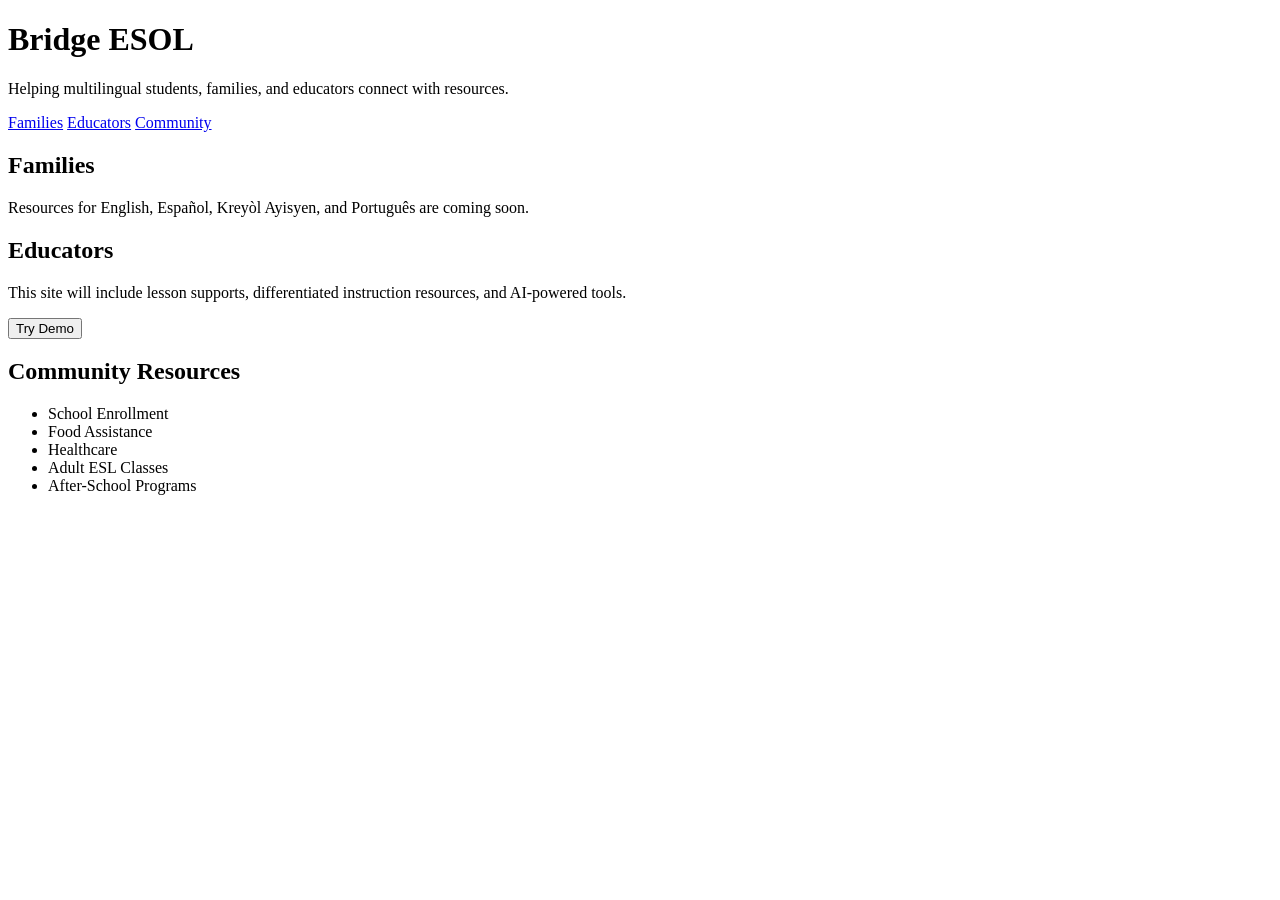
==== index.html @ a8684ea7 "Rename index[1].html to index.html" ====
<!DOCTYPE html>
<html lang="en">
<head>
<meta charset="UTF-8">
<meta name="viewport" content="width=device-width, initial-scale=1.0">
<title>Bridge ESOL</title>
<link rel="stylesheet" href="styles.css">
</head>
<body>
<header>
<h1>Bridge ESOL</h1>
<p>Helping multilingual students, families, and educators connect with resources.</p>
</header>

<nav>
<a href="#families">Families</a>
<a href="#educators">Educators</a>
<a href="#community">Community</a>
</nav>

<section id="families">
<h2>Families</h2>
<p>Resources for English, Español, Kreyòl Ayisyen, and Português are coming soon.</p>
</section>

<section id="educators">
<h2>Educators</h2>
<p>This site will include lesson supports, differentiated instruction resources, and AI-powered tools.</p>
<button onclick="showMessage()">Try Demo</button>
<p id="demo"></p>
</section>

<section id="community">
<h2>Community Resources</h2>
<ul>
<li>School Enrollment</li>
<li>Food Assistance</li>
<li>Healthcare</li>
<li>Adult ESL Classes</li>
<li>After-School Programs</li>
</ul>
</section>

<script src="script.js"></script>
</body>
</html>
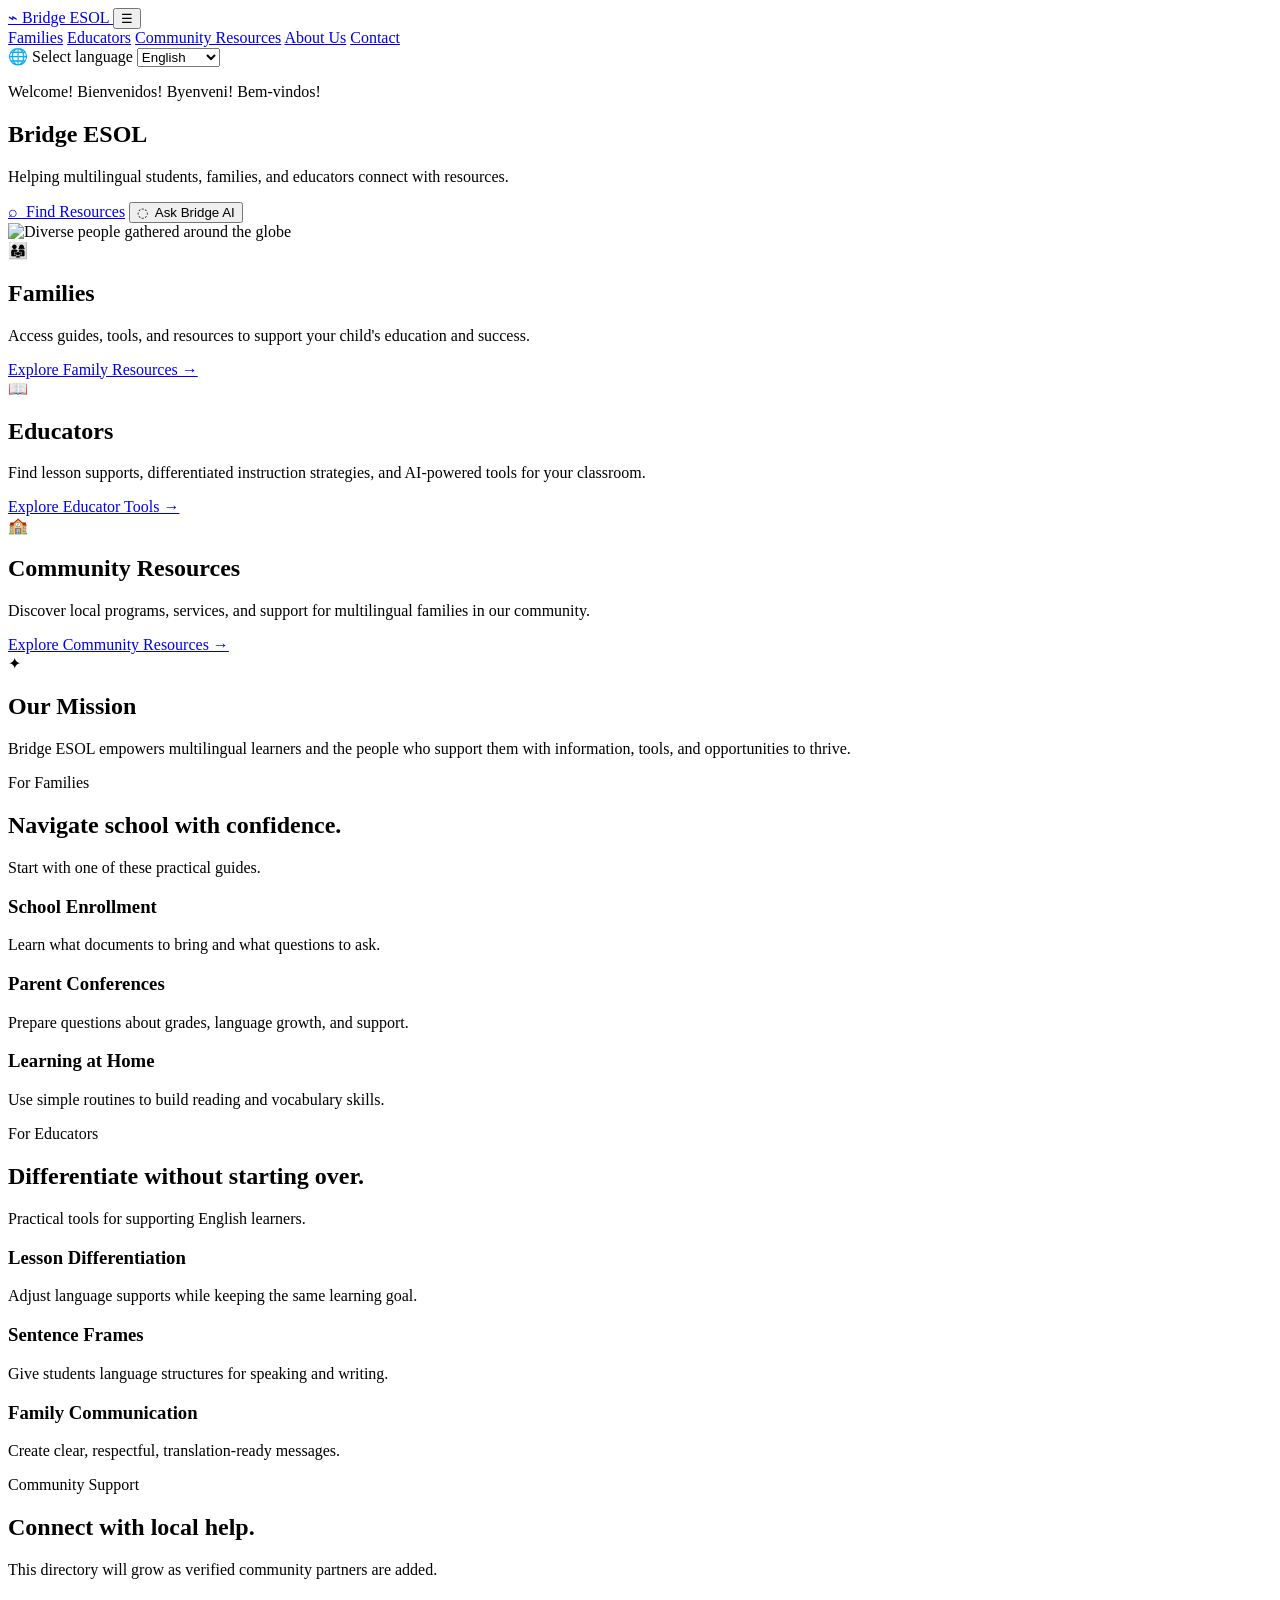
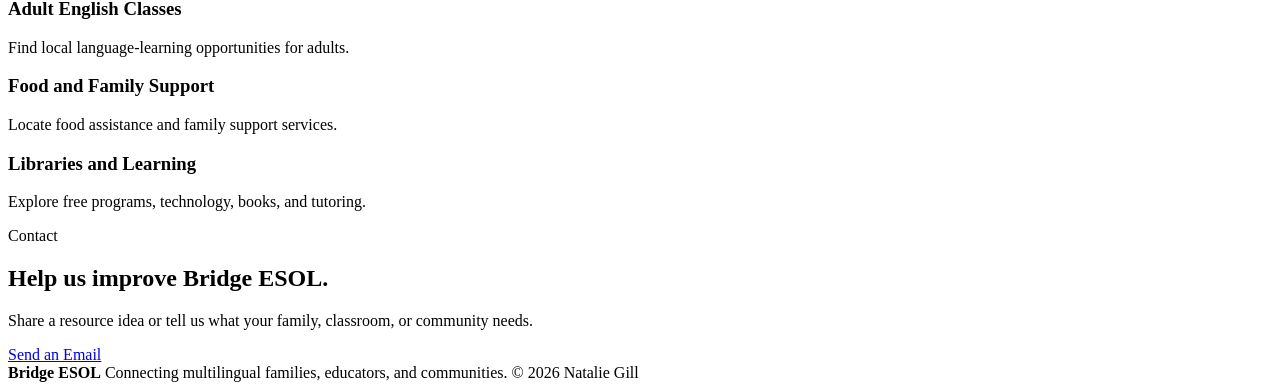
==== commit 8af3374d: "Rename index[1].html to index.html" ====
--- a/index.html
+++ b/index.html
@@ -1,46 +1,157 @@
 <!DOCTYPE html>
 <html lang="en">
 <head>
-<meta charset="UTF-8">
-<meta name="viewport" content="width=device-width, initial-scale=1.0">
-<title>Bridge ESOL</title>
-<link rel="stylesheet" href="styles.css">
+  <meta charset="UTF-8" />
+  <meta name="viewport" content="width=device-width, initial-scale=1.0" />
+  <meta name="description" content="Bridge ESOL connects multilingual families, educators, and communities with practical educational resources." />
+  <title>Bridge ESOL</title>
+  <link rel="preconnect" href="https://fonts.googleapis.com">
+  <link rel="preconnect" href="https://fonts.gstatic.com" crossorigin>
+  <link href="https://fonts.googleapis.com/css2?family=DM+Sans:wght@400;500;600;700&display=swap" rel="stylesheet">
+  <link rel="stylesheet" href="styles.css" />
 </head>
 <body>
-<header>
-<h1>Bridge ESOL</h1>
-<p>Helping multilingual students, families, and educators connect with resources.</p>
-</header>
+  <header class="site-header">
+    <a class="brand" href="#home" aria-label="Bridge ESOL home">
+      <span class="bridge-icon" aria-hidden="true">⌁</span>
+      <span>Bridge ESOL</span>
+    </a>
 
-<nav>
-<a href="#families">Families</a>
-<a href="#educators">Educators</a>
-<a href="#community">Community</a>
-</nav>
+    <button class="menu-toggle" aria-label="Open menu" aria-expanded="false">☰</button>
 
-<section id="families">
-<h2>Families</h2>
-<p>Resources for English, Español, Kreyòl Ayisyen, and Português are coming soon.</p>
-</section>
+    <nav class="main-nav" aria-label="Main navigation">
+      <a href="#families" data-i18n="navFamilies">Families</a>
+      <a href="#educators" data-i18n="navEducators">Educators</a>
+      <a href="#community" data-i18n="navCommunity">Community Resources</a>
+      <a href="#mission" data-i18n="navAbout">About Us</a>
+      <a href="#contact" data-i18n="navContact">Contact</a>
+    </nav>
 
-<section id="educators">
-<h2>Educators</h2>
-<p>This site will include lesson supports, differentiated instruction resources, and AI-powered tools.</p>
-<button onclick="showMessage()">Try Demo</button>
-<p id="demo"></p>
-</section>
+    <label class="language-control">
+      <span aria-hidden="true">🌐</span>
+      <span class="sr-only">Select language</span>
+      <select id="languageSelect" aria-label="Select language">
+        <option value="en">English</option>
+        <option value="es">Español</option>
+        <option value="ht">Kreyòl</option>
+        <option value="pt">Português</option>
+      </select>
+    </label>
+  </header>
 
-<section id="community">
-<h2>Community Resources</h2>
-<ul>
-<li>School Enrollment</li>
-<li>Food Assistance</li>
-<li>Healthcare</li>
-<li>Adult ESL Classes</li>
-<li>After-School Programs</li>
-</ul>
-</section>
+  <main>
+    <section class="hero" id="home">
+      <div class="hero-content">
+        <p class="welcome-line" data-i18n="welcome">Welcome! Bienvenidos! Byenveni! Bem-vindos!</p>
+        <h1>Bridge ESOL</h1>
+        <p class="hero-copy" data-i18n="heroCopy">
+          Helping multilingual students, families, and educators connect with resources.
+        </p>
+        <div class="hero-actions">
+          <a class="button primary" href="#families" data-i18n="findResources">⌕&nbsp; Find Resources</a>
+          <button class="button secondary" id="askBridgeButton" data-i18n="askBridge">◌&nbsp; Ask Bridge AI</button>
+        </div>
+      </div>
 
-<script src="script.js"></script>
+      <div class="hero-art">
+        <img src="assets/bridge-esol-community.png" alt="Diverse people gathered around the globe" />
+      </div>
+    </section>
+
+    <section class="resource-cards" aria-label="Main resource areas">
+      <article class="resource-card" id="families">
+        <div class="card-icon">👨‍👩‍👧</div>
+        <h2 data-i18n="familiesTitle">Families</h2>
+        <p data-i18n="familiesText">
+          Access guides, tools, and resources to support your child's education and success.
+        </p>
+        <a href="#family-resources" data-i18n="familiesLink">Explore Family Resources →</a>
+      </article>
+
+      <article class="resource-card" id="educators">
+        <div class="card-icon">📖</div>
+        <h2 data-i18n="educatorsTitle">Educators</h2>
+        <p data-i18n="educatorsText">
+          Find lesson supports, differentiated instruction strategies, and AI-powered tools for your classroom.
+        </p>
+        <a href="#educator-tools" data-i18n="educatorsLink">Explore Educator Tools →</a>
+      </article>
+
+      <article class="resource-card" id="community">
+        <div class="card-icon">🏫</div>
+        <h2 data-i18n="communityTitle">Community Resources</h2>
+        <p data-i18n="communityText">
+          Discover local programs, services, and support for multilingual families in our community.
+        </p>
+        <a href="#community-list" data-i18n="communityLink">Explore Community Resources →</a>
+      </article>
+    </section>
+
+    <section class="mission" id="mission">
+      <div class="mission-label">
+        <span>✦</span>
+        <h2 data-i18n="missionTitle">Our Mission</h2>
+      </div>
+      <p data-i18n="missionText">
+        Bridge ESOL empowers multilingual learners and the people who support them with information, tools, and opportunities to thrive.
+      </p>
+    </section>
+
+    <section class="content-section" id="family-resources">
+      <div class="section-heading">
+        <p class="eyebrow" data-i18n="familyEyebrow">For Families</p>
+        <h2 data-i18n="familyHeading">Navigate school with confidence.</h2>
+        <p data-i18n="familyIntro">Start with one of these practical guides.</p>
+      </div>
+      <div class="mini-grid">
+        <article><h3 data-i18n="enrollTitle">School Enrollment</h3><p data-i18n="enrollText">Learn what documents to bring and what questions to ask.</p></article>
+        <article><h3 data-i18n="conferenceTitle">Parent Conferences</h3><p data-i18n="conferenceText">Prepare questions about grades, language growth, and support.</p></article>
+        <article><h3 data-i18n="homeTitle">Learning at Home</h3><p data-i18n="homeText">Use simple routines to build reading and vocabulary skills.</p></article>
+      </div>
+    </section>
+
+    <section class="content-section pale" id="educator-tools">
+      <div class="section-heading">
+        <p class="eyebrow" data-i18n="educatorEyebrow">For Educators</p>
+        <h2 data-i18n="educatorHeading">Differentiate without starting over.</h2>
+        <p data-i18n="educatorIntro">Practical tools for supporting English learners.</p>
+      </div>
+      <div class="mini-grid">
+        <article><h3 data-i18n="lessonTitle">Lesson Differentiation</h3><p data-i18n="lessonText">Adjust language supports while keeping the same learning goal.</p></article>
+        <article><h3 data-i18n="framesTitle">Sentence Frames</h3><p data-i18n="framesText">Give students language structures for speaking and writing.</p></article>
+        <article><h3 data-i18n="familyCommTitle">Family Communication</h3><p data-i18n="familyCommText">Create clear, respectful, translation-ready messages.</p></article>
+      </div>
+    </section>
+
+    <section class="content-section" id="community-list">
+      <div class="section-heading">
+        <p class="eyebrow" data-i18n="communityEyebrow">Community Support</p>
+        <h2 data-i18n="communityHeading">Connect with local help.</h2>
+        <p data-i18n="communityIntro">This directory will grow as verified community partners are added.</p>
+      </div>
+      <div class="mini-grid">
+        <article><h3 data-i18n="adultTitle">Adult English Classes</h3><p data-i18n="adultText">Find local language-learning opportunities for adults.</p></article>
+        <article><h3 data-i18n="foodTitle">Food and Family Support</h3><p data-i18n="foodText">Locate food assistance and family support services.</p></article>
+        <article><h3 data-i18n="libraryTitle">Libraries and Learning</h3><p data-i18n="libraryText">Explore free programs, technology, books, and tutoring.</p></article>
+      </div>
+    </section>
+
+    <section class="contact-section" id="contact">
+      <div>
+        <p class="eyebrow" data-i18n="contactEyebrow">Contact</p>
+        <h2 data-i18n="contactHeading">Help us improve Bridge ESOL.</h2>
+        <p data-i18n="contactText">Share a resource idea or tell us what your family, classroom, or community needs.</p>
+      </div>
+      <a class="button primary" href="mailto:NatalieGGill14@gmail.com" data-i18n="contactButton">Send an Email</a>
+    </section>
+  </main>
+
+  <footer>
+    <strong>Bridge ESOL</strong>
+    <span data-i18n="footer">Connecting multilingual families, educators, and communities.</span>
+    <span>© 2026 Natalie Gill</span>
+  </footer>
+
+  <script src="script.js"></script>
 </body>
 </html>
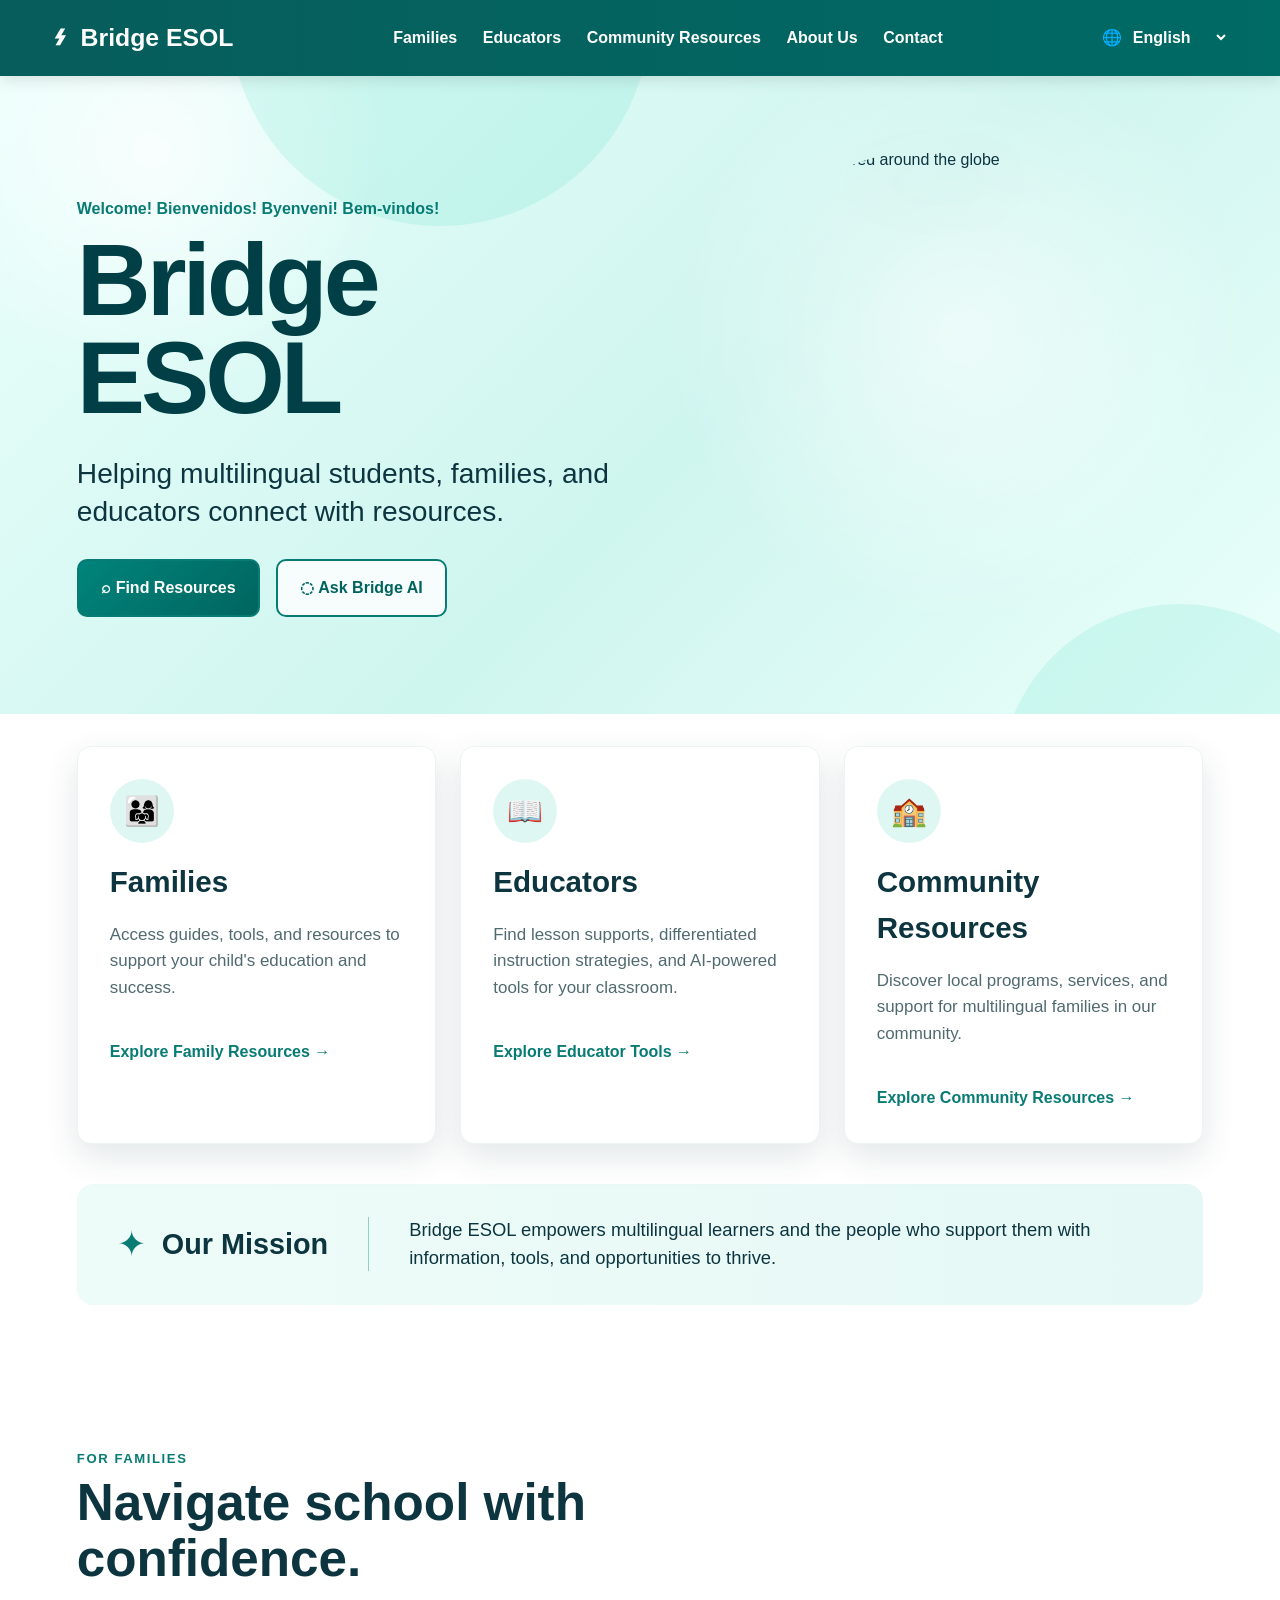
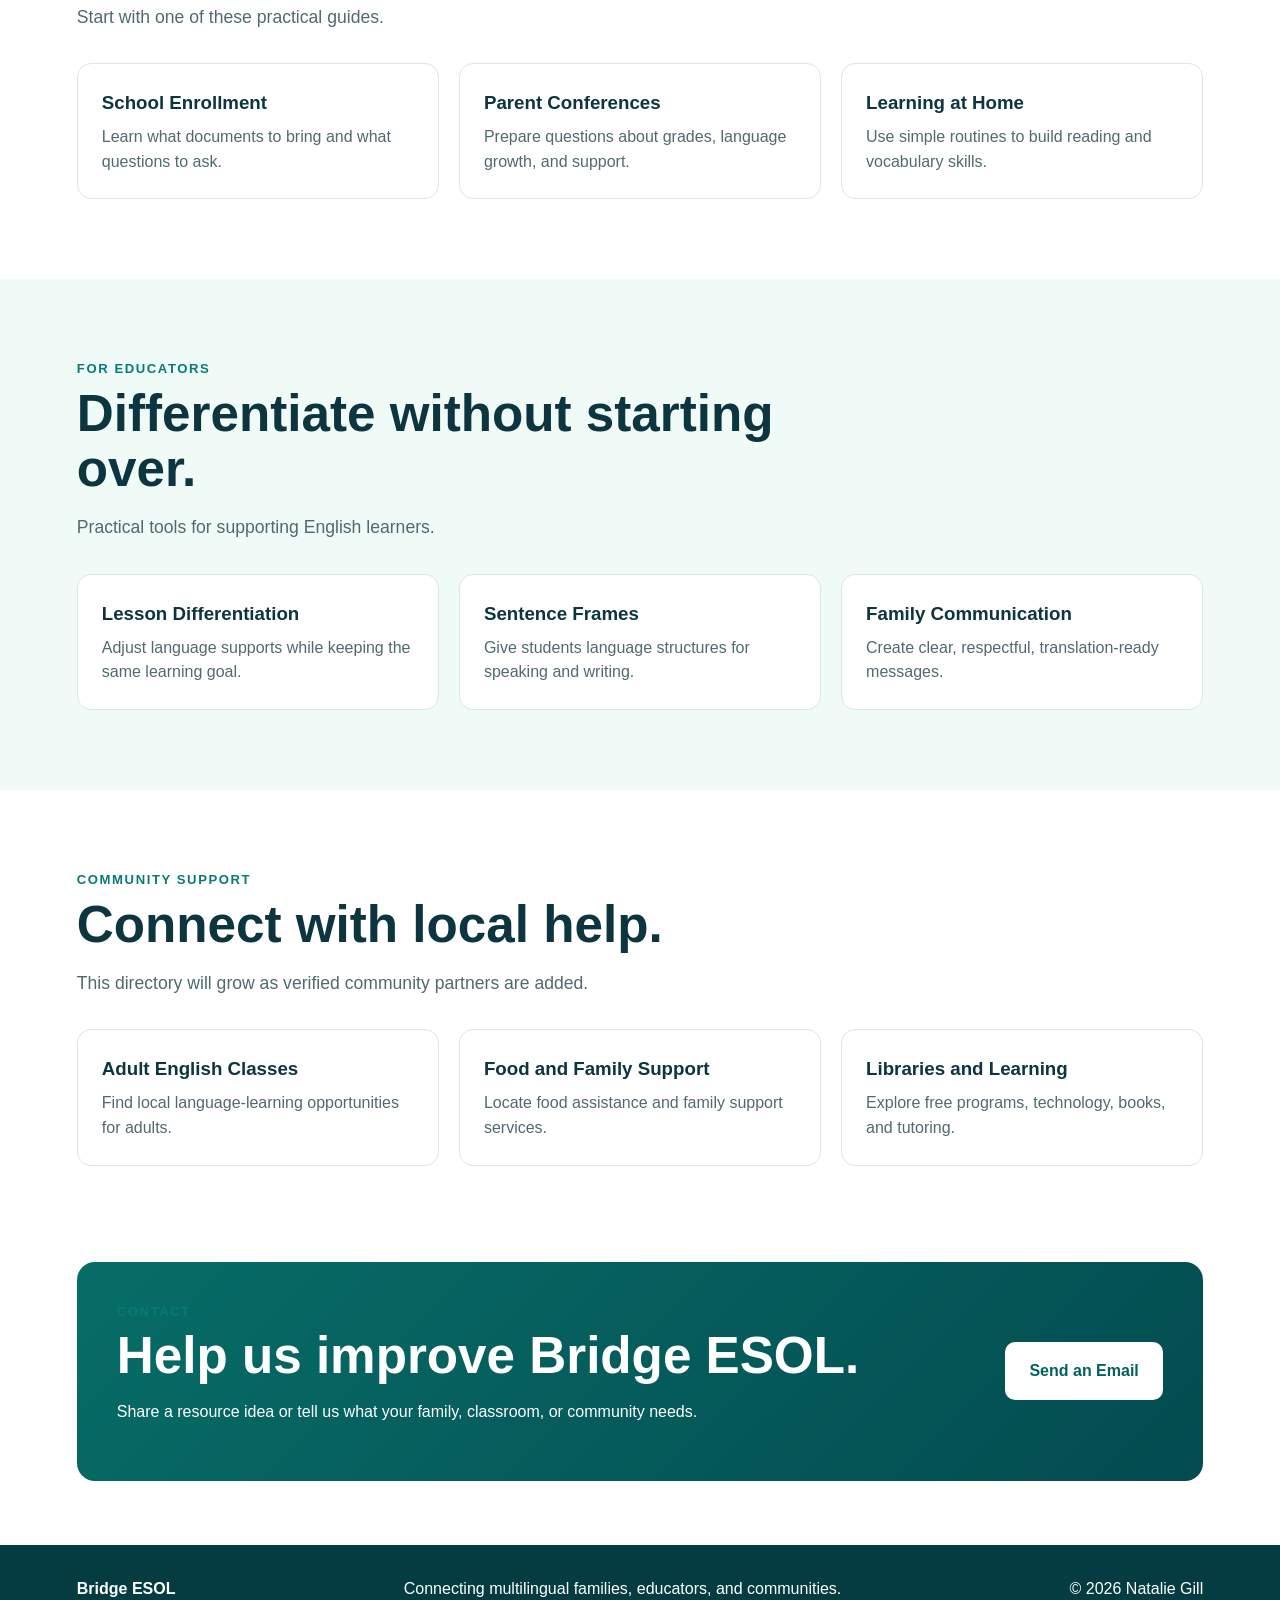
==== commit 748eee6f: "Update index.html" ====
--- a/index.html
+++ b/index.html
@@ -54,7 +54,7 @@
       </div>
 
       <div class="hero-art">
-        <img src="assets/bridge-esol-community.png" alt="Diverse people gathered around the globe" />
+        <img src="bridge-esol-community.png" alt="Diverse people gathered around the globe" />
       </div>
     </section>
 
--- a/styles.css
+++ b/styles.css
@@ -0,0 +1,321 @@
+
+:root {
+  --deep-teal: #00635f;
+  --teal: #087b74;
+  --dark: #063d43;
+  --mint: #dff8f4;
+  --mint-soft: #f0fbf8;
+  --white: #ffffff;
+  --text: #0d3540;
+  --muted: #506a70;
+  --line: #d9e8e5;
+  --shadow: 0 12px 34px rgba(4, 57, 62, 0.12);
+}
+* { box-sizing: border-box; }
+html { scroll-behavior: smooth; }
+body {
+  margin: 0;
+  font-family: "DM Sans", Arial, sans-serif;
+  color: var(--text);
+  background: #fff;
+  line-height: 1.55;
+}
+a { color: inherit; }
+button, select { font: inherit; }
+
+.site-header {
+  position: sticky;
+  top: 0;
+  z-index: 20;
+  min-height: 76px;
+  display: grid;
+  grid-template-columns: auto 1fr auto;
+  align-items: center;
+  gap: 2rem;
+  padding: 0 4vw;
+  color: white;
+  background: linear-gradient(90deg, #075d5b, #006a65);
+  box-shadow: 0 3px 15px rgba(0,0,0,.12);
+}
+.brand {
+  display: flex;
+  align-items: center;
+  gap: .65rem;
+  font-size: 1.55rem;
+  font-weight: 700;
+  text-decoration: none;
+}
+.bridge-icon { font-size: 2rem; transform: rotate(90deg); display: inline-block; }
+.main-nav {
+  justify-self: center;
+  display: flex;
+  gap: clamp(1rem, 2vw, 2.2rem);
+}
+.main-nav a {
+  text-decoration: none;
+  font-weight: 600;
+  white-space: nowrap;
+}
+.main-nav a:hover { color: #c8fff6; }
+.language-control {
+  display: flex;
+  align-items: center;
+  gap: .4rem;
+}
+.language-control select {
+  color: white;
+  background: transparent;
+  border: 0;
+  font-weight: 600;
+  cursor: pointer;
+}
+.language-control option { color: #111; }
+.menu-toggle {
+  display: none;
+  color: white;
+  background: transparent;
+  border: 0;
+  font-size: 1.6rem;
+}
+.hero {
+  position: relative;
+  overflow: hidden;
+  min-height: 515px;
+  display: grid;
+  grid-template-columns: 1fr .9fr;
+  align-items: center;
+  gap: 2rem;
+  padding: 4.5rem 6vw 3rem;
+  background:
+    radial-gradient(circle at 12% 12%, rgba(255,255,255,.75), transparent 19%),
+    radial-gradient(circle at 75% 40%, rgba(255,255,255,.55), transparent 28%),
+    linear-gradient(135deg, #e9fffb 0%, #cff5ef 55%, #eafffb 100%);
+}
+.hero::before,
+.hero::after {
+  content: "";
+  position: absolute;
+  border-radius: 50%;
+  background: rgba(77, 218, 194, .16);
+}
+.hero::before { width: 420px; height: 420px; top: -270px; left: 18%; }
+.hero::after { width: 360px; height: 360px; bottom: -250px; right: -80px; }
+.hero-content, .hero-art { position: relative; z-index: 1; }
+.welcome-line {
+  color: var(--teal);
+  font-weight: 700;
+  margin: 0 0 .6rem;
+}
+.hero h1 {
+  margin: 0;
+  font-size: clamp(4rem, 8vw, 7rem);
+  line-height: .95;
+  letter-spacing: -.04em;
+  color: #003f45;
+}
+.hero-copy {
+  max-width: 650px;
+  margin: 1.8rem 0;
+  font-size: clamp(1.4rem, 2.2vw, 2.2rem);
+  line-height: 1.35;
+}
+.hero-actions { display: flex; gap: 1rem; flex-wrap: wrap; }
+.button {
+  display: inline-flex;
+  align-items: center;
+  justify-content: center;
+  min-height: 58px;
+  padding: .9rem 1.4rem;
+  border-radius: 10px;
+  border: 2px solid var(--teal);
+  text-decoration: none;
+  font-weight: 700;
+  cursor: pointer;
+}
+.primary {
+  color: white;
+  background: linear-gradient(135deg, #00847b, #00655f);
+}
+.primary:hover { background: #005a55; }
+.secondary {
+  color: var(--deep-teal);
+  background: rgba(255,255,255,.8);
+}
+.secondary:hover { background: white; }
+.hero-art { display: grid; place-items: center; }
+.hero-art img {
+  width: min(100%, 560px);
+  aspect-ratio: 1;
+  object-fit: cover;
+  border-radius: 50%;
+  filter: drop-shadow(0 22px 30px rgba(4, 78, 75, .18));
+}
+
+.resource-cards {
+  position: relative;
+  z-index: 3;
+  display: grid;
+  grid-template-columns: repeat(3, 1fr);
+  gap: 1.5rem;
+  padding: 2rem 6vw 2.5rem;
+  background: white;
+}
+.resource-card {
+  min-height: 305px;
+  padding: 2rem;
+  border: 1px solid #edf3f1;
+  border-radius: 14px;
+  box-shadow: var(--shadow);
+  background: white;
+}
+.card-icon {
+  width: 64px;
+  height: 64px;
+  display: grid;
+  place-items: center;
+  border-radius: 50%;
+  background: #dff7f2;
+  font-size: 1.8rem;
+}
+.resource-card h2 { font-size: 1.85rem; margin: 1rem 0 .75rem; }
+.resource-card p { color: var(--muted); font-size: 1.06rem; min-height: 88px; }
+.resource-card a {
+  display: inline-block;
+  margin-top: .8rem;
+  color: var(--teal);
+  font-weight: 700;
+  text-decoration: none;
+}
+.resource-card a:hover { text-decoration: underline; }
+
+.mission {
+  margin: 0 6vw 4rem;
+  display: grid;
+  grid-template-columns: auto 1fr;
+  gap: 2.5rem;
+  align-items: center;
+  padding: 2rem 2.5rem;
+  border-radius: 16px;
+  background: linear-gradient(90deg, #eefcf9, #e5f8f5);
+}
+.mission-label {
+  display: flex;
+  align-items: center;
+  gap: 1rem;
+  padding-right: 2.5rem;
+  border-right: 1px solid #92cfc5;
+}
+.mission-label span { font-size: 2.2rem; color: var(--teal); }
+.mission h2 { margin: 0; font-size: 1.8rem; }
+.mission p { margin: 0; font-size: 1.15rem; }
+
+.content-section {
+  padding: 5rem 6vw;
+}
+.content-section.pale { background: var(--mint-soft); }
+.section-heading { max-width: 760px; margin-bottom: 2rem; }
+.eyebrow {
+  margin: 0 0 .4rem;
+  color: var(--teal);
+  font-weight: 700;
+  text-transform: uppercase;
+  letter-spacing: .12em;
+  font-size: .82rem;
+}
+.section-heading h2, .contact-section h2 {
+  margin: 0 0 .7rem;
+  font-size: clamp(2.1rem, 4vw, 3.5rem);
+  line-height: 1.08;
+}
+.section-heading > p:last-child { color: var(--muted); font-size: 1.1rem; }
+.mini-grid {
+  display: grid;
+  grid-template-columns: repeat(3, 1fr);
+  gap: 1.25rem;
+}
+.mini-grid article {
+  padding: 1.5rem;
+  border: 1px solid var(--line);
+  border-radius: 14px;
+  background: white;
+}
+.mini-grid h3 { margin: 0 0 .5rem; }
+.mini-grid p { margin: 0; color: var(--muted); }
+
+.contact-section {
+  display: flex;
+  align-items: center;
+  justify-content: space-between;
+  gap: 2rem;
+  margin: 1rem 6vw 4rem;
+  padding: 2.5rem;
+  border-radius: 18px;
+  color: white;
+  background: linear-gradient(135deg, #076d67, #034b50);
+}
+.contact-section p { max-width: 720px; }
+.contact-section .primary { background: white; color: var(--deep-teal); border-color: white; white-space: nowrap; }
+
+footer {
+  display: flex;
+  justify-content: space-between;
+  gap: 2rem;
+  padding: 2rem 6vw;
+  color: white;
+  background: #053c42;
+}
+.sr-only {
+  position: absolute;
+  width: 1px; height: 1px;
+  padding: 0; margin: -1px;
+  overflow: hidden; clip: rect(0,0,0,0);
+  white-space: nowrap; border: 0;
+}
+
+@media (max-width: 1000px) {
+  .site-header { grid-template-columns: auto auto 1fr; gap: 1rem; }
+  .menu-toggle { display: block; justify-self: end; order: 2; }
+  .language-control { justify-self: end; order: 3; }
+  .main-nav {
+    display: none;
+    position: absolute;
+    top: 76px; left: 0; right: 0;
+    padding: 1rem 4vw;
+    flex-direction: column;
+    background: #075d5b;
+  }
+  .main-nav.open { display: flex; }
+  .hero { grid-template-columns: 1fr 1fr; }
+}
+@media (max-width: 760px) {
+  .site-header { padding: 0 1rem; }
+  .brand { font-size: 1.25rem; }
+  .hero {
+    min-height: auto;
+    grid-template-columns: 1fr;
+    padding: 3.5rem 1.25rem;
+    text-align: center;
+  }
+  .hero h1 { font-size: clamp(3.5rem, 18vw, 5rem); }
+  .hero-copy { font-size: 1.35rem; }
+  .hero-actions { justify-content: center; }
+  .hero-art img { width: min(84vw, 420px); }
+  .resource-cards, .mini-grid { grid-template-columns: 1fr; }
+  .resource-cards { padding: 1.5rem 1rem 2rem; }
+  .resource-card { min-height: auto; }
+  .resource-card p { min-height: auto; }
+  .mission {
+    margin: 0 1rem 3rem;
+    grid-template-columns: 1fr;
+    gap: 1rem;
+    padding: 1.5rem;
+  }
+  .mission-label { border-right: 0; border-bottom: 1px solid #92cfc5; padding: 0 0 1rem; }
+  .content-section { padding: 4rem 1.25rem; }
+  .contact-section {
+    margin: 1rem 1rem 3rem;
+    flex-direction: column;
+    align-items: flex-start;
+  }
+  footer { flex-direction: column; padding: 2rem 1.25rem; }
+}
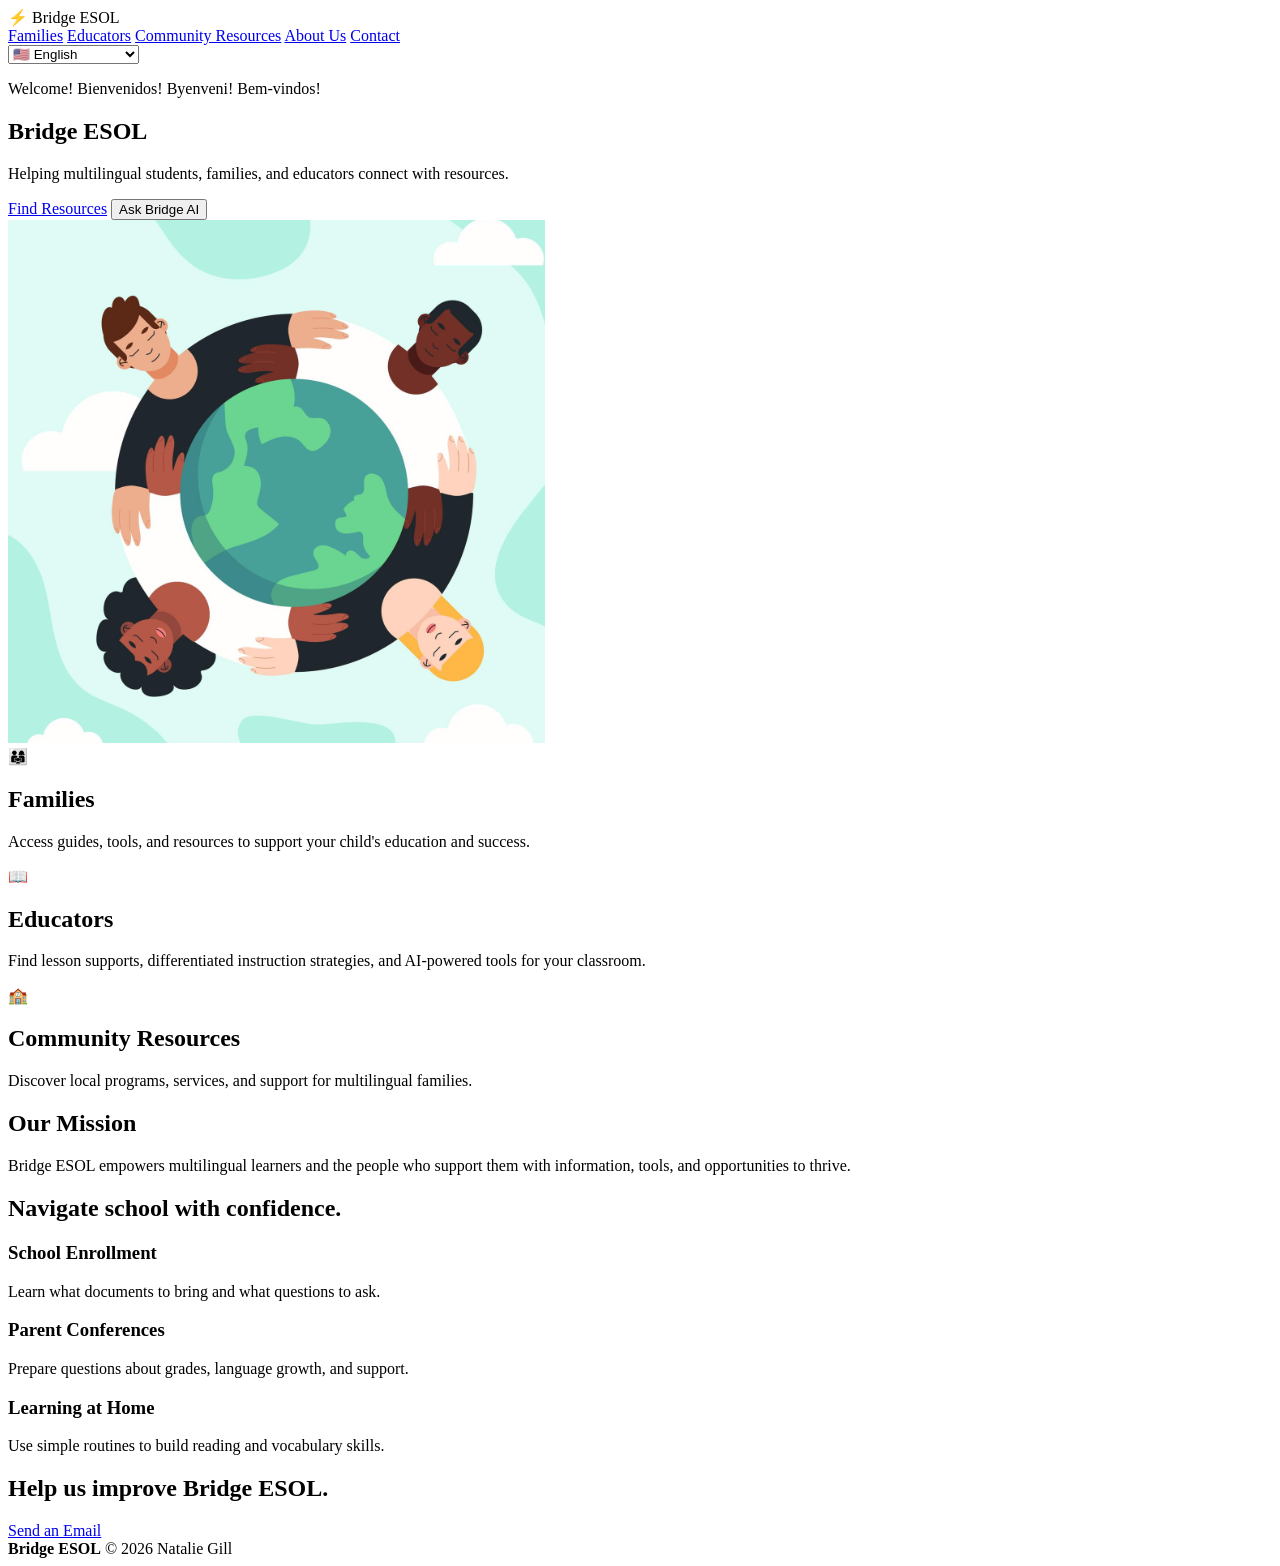
==== commit b98d54c7: "Rename index[1].html to index.html" ====
--- a/index.html
+++ b/index.html
@@ -1,154 +1,85 @@
 <!DOCTYPE html>
 <html lang="en">
 <head>
-  <meta charset="UTF-8" />
-  <meta name="viewport" content="width=device-width, initial-scale=1.0" />
-  <meta name="description" content="Bridge ESOL connects multilingual families, educators, and communities with practical educational resources." />
+  <meta charset="UTF-8">
+  <meta name="viewport" content="width=device-width, initial-scale=1.0">
   <title>Bridge ESOL</title>
-  <link rel="preconnect" href="https://fonts.googleapis.com">
-  <link rel="preconnect" href="https://fonts.gstatic.com" crossorigin>
-  <link href="https://fonts.googleapis.com/css2?family=DM+Sans:wght@400;500;600;700&display=swap" rel="stylesheet">
-  <link rel="stylesheet" href="styles.css" />
+  <link rel="stylesheet" href="styles.css">
 </head>
 <body>
-  <header class="site-header">
-    <a class="brand" href="#home" aria-label="Bridge ESOL home">
-      <span class="bridge-icon" aria-hidden="true">⌁</span>
-      <span>Bridge ESOL</span>
-    </a>
-
-    <button class="menu-toggle" aria-label="Open menu" aria-expanded="false">☰</button>
-
-    <nav class="main-nav" aria-label="Main navigation">
-      <a href="#families" data-i18n="navFamilies">Families</a>
-      <a href="#educators" data-i18n="navEducators">Educators</a>
-      <a href="#community" data-i18n="navCommunity">Community Resources</a>
-      <a href="#mission" data-i18n="navAbout">About Us</a>
-      <a href="#contact" data-i18n="navContact">Contact</a>
+  <header class="topbar">
+    <div class="brand">⚡ Bridge ESOL</div>
+    <nav>
+      <a href="#families" data-i18n="families">Families</a>
+      <a href="#educators" data-i18n="educators">Educators</a>
+      <a href="#community" data-i18n="community">Community Resources</a>
+      <a href="#about" data-i18n="about">About Us</a>
+      <a href="#contact" data-i18n="contact">Contact</a>
     </nav>
-
-    <label class="language-control">
-      <span aria-hidden="true">🌐</span>
-      <span class="sr-only">Select language</span>
-      <select id="languageSelect" aria-label="Select language">
-        <option value="en">English</option>
-        <option value="es">Español</option>
-        <option value="ht">Kreyòl</option>
-        <option value="pt">Português</option>
-      </select>
-    </label>
+    <select id="languageSelect" aria-label="Choose language">
+      <option value="en">🇺🇸 English</option>
+      <option value="es">🇪🇸 Español</option>
+      <option value="ht">🇭🇹 Kreyòl Ayisyen</option>
+      <option value="pt">🇧🇷 Português</option>
+    </select>
   </header>
 
   <main>
-    <section class="hero" id="home">
-      <div class="hero-content">
-        <p class="welcome-line" data-i18n="welcome">Welcome! Bienvenidos! Byenveni! Bem-vindos!</p>
+    <section class="hero">
+      <div class="hero-copy">
+        <p class="welcome" data-i18n="welcome">Welcome! Bienvenidos! Byenveni! Bem-vindos!</p>
         <h1>Bridge ESOL</h1>
-        <p class="hero-copy" data-i18n="heroCopy">
-          Helping multilingual students, families, and educators connect with resources.
-        </p>
-        <div class="hero-actions">
-          <a class="button primary" href="#families" data-i18n="findResources">⌕&nbsp; Find Resources</a>
-          <button class="button secondary" id="askBridgeButton" data-i18n="askBridge">◌&nbsp; Ask Bridge AI</button>
+        <p data-i18n="heroText">Helping multilingual students, families, and educators connect with resources.</p>
+        <div class="buttons">
+          <a class="btn primary" href="#families" data-i18n="findResources">Find Resources</a>
+          <button class="btn secondary" id="askBridge" data-i18n="askBridge">Ask Bridge AI</button>
         </div>
       </div>
-
-      <div class="hero-art">
-        <img src="bridge-esol-community.png" alt="Diverse people gathered around the globe" />
+      <div class="hero-image">
+        <img src="bridge-esol-community.png" alt="Diverse people gathered around the globe">
       </div>
     </section>
 
-    <section class="resource-cards" aria-label="Main resource areas">
-      <article class="resource-card" id="families">
-        <div class="card-icon">👨‍👩‍👧</div>
-        <h2 data-i18n="familiesTitle">Families</h2>
-        <p data-i18n="familiesText">
-          Access guides, tools, and resources to support your child's education and success.
-        </p>
-        <a href="#family-resources" data-i18n="familiesLink">Explore Family Resources →</a>
+    <section class="cards">
+      <article id="families">
+        <div class="icon">👨‍👩‍👧</div>
+        <h2 data-i18n="families">Families</h2>
+        <p data-i18n="familiesText">Access guides, tools, and resources to support your child's education and success.</p>
       </article>
-
-      <article class="resource-card" id="educators">
-        <div class="card-icon">📖</div>
-        <h2 data-i18n="educatorsTitle">Educators</h2>
-        <p data-i18n="educatorsText">
-          Find lesson supports, differentiated instruction strategies, and AI-powered tools for your classroom.
-        </p>
-        <a href="#educator-tools" data-i18n="educatorsLink">Explore Educator Tools →</a>
+      <article id="educators">
+        <div class="icon">📖</div>
+        <h2 data-i18n="educators">Educators</h2>
+        <p data-i18n="educatorsText">Find lesson supports, differentiated instruction strategies, and AI-powered tools for your classroom.</p>
       </article>
-
-      <article class="resource-card" id="community">
-        <div class="card-icon">🏫</div>
-        <h2 data-i18n="communityTitle">Community Resources</h2>
-        <p data-i18n="communityText">
-          Discover local programs, services, and support for multilingual families in our community.
-        </p>
-        <a href="#community-list" data-i18n="communityLink">Explore Community Resources →</a>
+      <article id="community">
+        <div class="icon">🏫</div>
+        <h2 data-i18n="community">Community Resources</h2>
+        <p data-i18n="communityText">Discover local programs, services, and support for multilingual families.</p>
       </article>
     </section>
 
-    <section class="mission" id="mission">
-      <div class="mission-label">
-        <span>✦</span>
-        <h2 data-i18n="missionTitle">Our Mission</h2>
-      </div>
-      <p data-i18n="missionText">
-        Bridge ESOL empowers multilingual learners and the people who support them with information, tools, and opportunities to thrive.
-      </p>
+    <section class="mission" id="about">
+      <h2 data-i18n="missionTitle">Our Mission</h2>
+      <p data-i18n="missionText">Bridge ESOL empowers multilingual learners and the people who support them with information, tools, and opportunities to thrive.</p>
     </section>
 
-    <section class="content-section" id="family-resources">
-      <div class="section-heading">
-        <p class="eyebrow" data-i18n="familyEyebrow">For Families</p>
-        <h2 data-i18n="familyHeading">Navigate school with confidence.</h2>
-        <p data-i18n="familyIntro">Start with one of these practical guides.</p>
-      </div>
-      <div class="mini-grid">
+    <section class="content">
+      <h2 data-i18n="schoolTitle">Navigate school with confidence.</h2>
+      <div class="small-cards">
         <article><h3 data-i18n="enrollTitle">School Enrollment</h3><p data-i18n="enrollText">Learn what documents to bring and what questions to ask.</p></article>
         <article><h3 data-i18n="conferenceTitle">Parent Conferences</h3><p data-i18n="conferenceText">Prepare questions about grades, language growth, and support.</p></article>
         <article><h3 data-i18n="homeTitle">Learning at Home</h3><p data-i18n="homeText">Use simple routines to build reading and vocabulary skills.</p></article>
       </div>
     </section>
 
-    <section class="content-section pale" id="educator-tools">
-      <div class="section-heading">
-        <p class="eyebrow" data-i18n="educatorEyebrow">For Educators</p>
-        <h2 data-i18n="educatorHeading">Differentiate without starting over.</h2>
-        <p data-i18n="educatorIntro">Practical tools for supporting English learners.</p>
-      </div>
-      <div class="mini-grid">
-        <article><h3 data-i18n="lessonTitle">Lesson Differentiation</h3><p data-i18n="lessonText">Adjust language supports while keeping the same learning goal.</p></article>
-        <article><h3 data-i18n="framesTitle">Sentence Frames</h3><p data-i18n="framesText">Give students language structures for speaking and writing.</p></article>
-        <article><h3 data-i18n="familyCommTitle">Family Communication</h3><p data-i18n="familyCommText">Create clear, respectful, translation-ready messages.</p></article>
-      </div>
-    </section>
-
-    <section class="content-section" id="community-list">
-      <div class="section-heading">
-        <p class="eyebrow" data-i18n="communityEyebrow">Community Support</p>
-        <h2 data-i18n="communityHeading">Connect with local help.</h2>
-        <p data-i18n="communityIntro">This directory will grow as verified community partners are added.</p>
-      </div>
-      <div class="mini-grid">
-        <article><h3 data-i18n="adultTitle">Adult English Classes</h3><p data-i18n="adultText">Find local language-learning opportunities for adults.</p></article>
-        <article><h3 data-i18n="foodTitle">Food and Family Support</h3><p data-i18n="foodText">Locate food assistance and family support services.</p></article>
-        <article><h3 data-i18n="libraryTitle">Libraries and Learning</h3><p data-i18n="libraryText">Explore free programs, technology, books, and tutoring.</p></article>
-      </div>
-    </section>
-
-    <section class="contact-section" id="contact">
-      <div>
-        <p class="eyebrow" data-i18n="contactEyebrow">Contact</p>
-        <h2 data-i18n="contactHeading">Help us improve Bridge ESOL.</h2>
-        <p data-i18n="contactText">Share a resource idea or tell us what your family, classroom, or community needs.</p>
-      </div>
-      <a class="button primary" href="mailto:NatalieGGill14@gmail.com" data-i18n="contactButton">Send an Email</a>
+    <section class="contact" id="contact">
+      <h2 data-i18n="contactTitle">Help us improve Bridge ESOL.</h2>
+      <a class="btn primary" href="mailto:NatalieGGill14@gmail.com" data-i18n="email">Send an Email</a>
     </section>
   </main>
 
   <footer>
     <strong>Bridge ESOL</strong>
-    <span data-i18n="footer">Connecting multilingual families, educators, and communities.</span>
     <span>© 2026 Natalie Gill</span>
   </footer>
 
